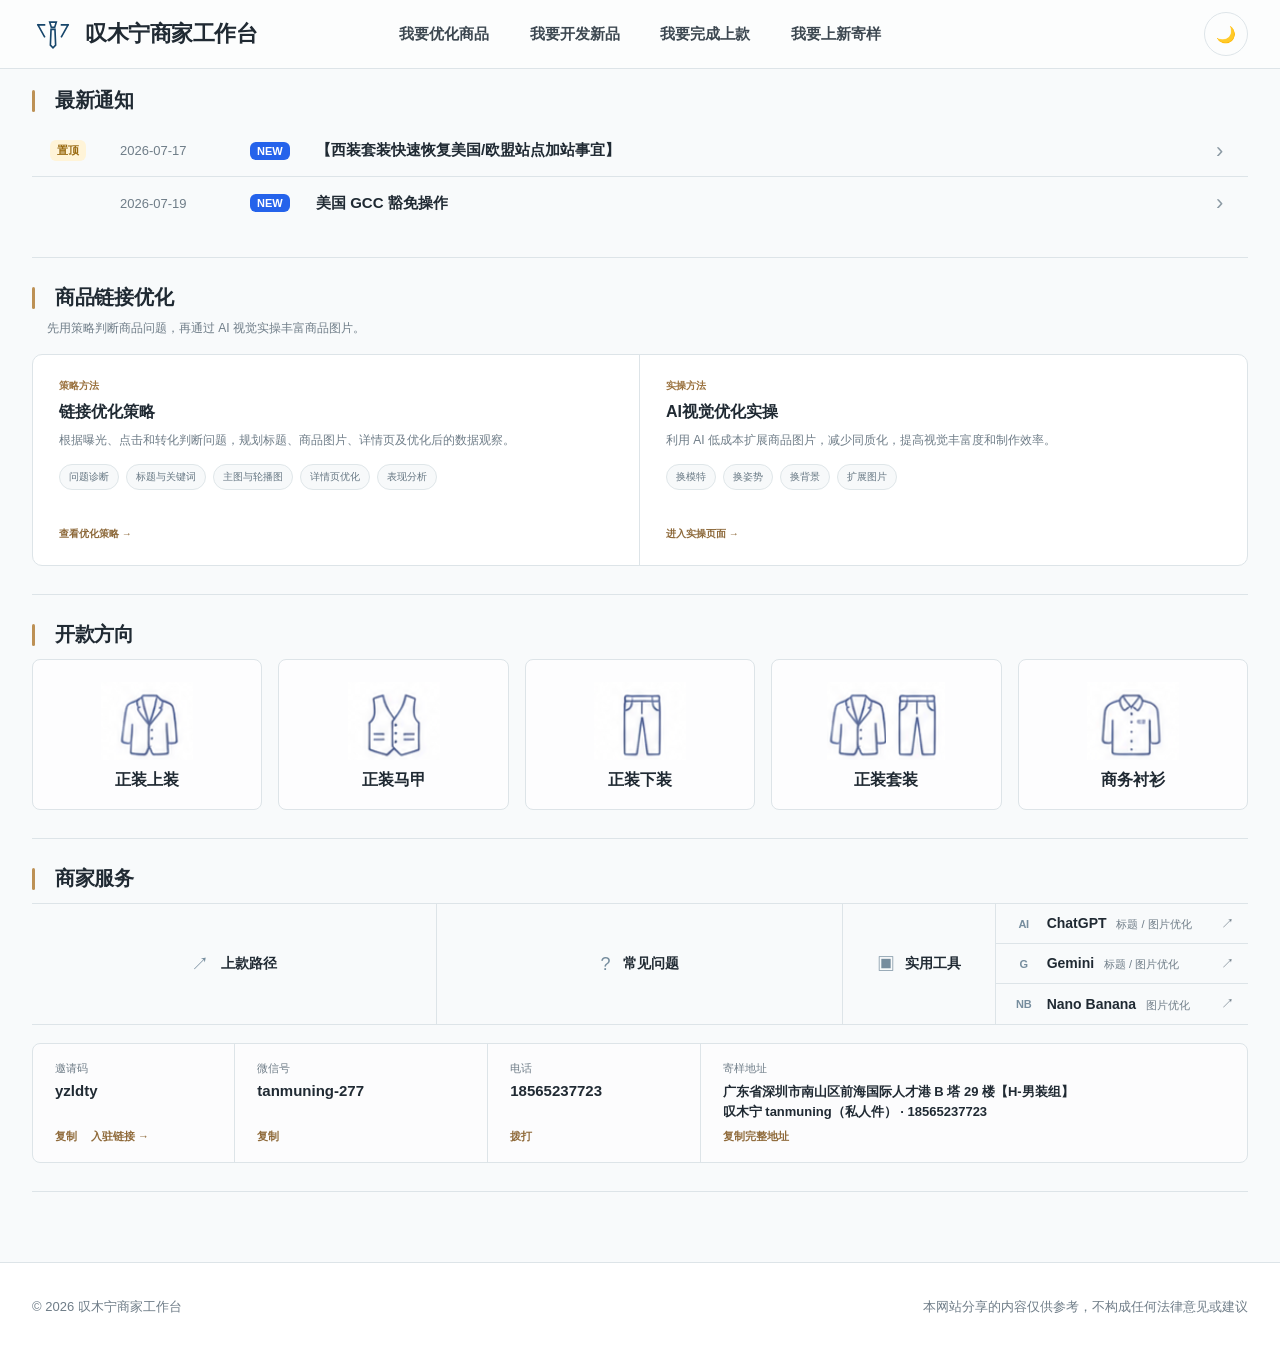
==== index.html @ 880a89ca "同步公开网站 a53dc67" ====
<!DOCTYPE html>
<html lang="zh-CN">

<head>
    <meta charset="UTF-8">

    <meta
        name="viewport"
        content="width=device-width, initial-scale=1.0"
    >

    <meta
        name="description"
        content="叹木宁导航站"
    >

    <link rel="icon" href="assets/home/tanmuning-logo.svg" type="image/svg+xml">

    <title>叹木宁导航站</title>

    <link
        rel="stylesheet"
        href="css/style.css?v=a53dc678"
    >

    <link
        rel="stylesheet"
        href="css/responsive.css?v=a53dc678"
    >
</head>

<body>

    <header class="site-header">

        <div class="header-inner">

            <a class="site-logo" href="#top">
                <img class="site-logo-mark" src="assets/home/tanmuning-logo.svg" alt="">
                <span>叹木宁商家工作台</span>
            </a>

            <nav class="top-navigation">

                <a href="#section-optimization">我要优化商品</a>
                <a href="#section-direction">我要开发新品</a>
                <a href="#section-service" data-open-path>我要完成上款</a>
                <a href="#contact-sampling">我要上新寄样</a>

            </nav>

            <button
                id="themeToggle"
                class="theme-toggle"
                type="button"
                aria-label="切换深色模式"
            >
                🌙
            </button>

        </div>

    </header>

    <main
        id="top"
        class="page-container"
    >

        <!-- 公告 -->
        <section
            id="announcement"
            class="announcement-section"
        >

            <div class="section-heading">

                <h1>
                    最新通知
                </h1>

            </div>

            <div
                id="announcementList"
                class="announcement-list"
            ></div>

        </section>

        <section id="section-optimization" class="home-section optimization-section">
            <div class="home-section-title">
                <h2>商品链接优化</h2>
            </div>
            <p class="optimization-section-lead">先用策略判断商品问题，再通过 AI 视觉实操丰富商品图片。</p>
            <div class="optimization-grid">
                <a href="optimization.html"><small>策略方法</small><h3>链接优化策略</h3><p>根据曝光、点击和转化判断问题，规划标题、商品图片、详情页及优化后的数据观察。</p><ul><li>问题诊断</li><li>标题与关键词</li><li>主图与轮播图</li><li>详情页优化</li><li>表现分析</li></ul><span>查看优化策略 →</span></a>
                <a href="ai-visual.html"><small>实操方法</small><h3>AI视觉优化实操</h3><p>利用 AI 低成本扩展商品图片，减少同质化，提高视觉丰富度和制作效率。</p><ul><li>换模特</li><li>换姿势</li><li>换背景</li><li>扩展图片</li></ul><span>进入实操页面 →</span></a>
            </div>
        </section>

        <section id="section-direction" class="home-section direction-section">
            <div class="home-section-title"><h2>开款方向</h2></div>
            <div class="direction-grid">
                <a href="recommend.html?category=suit&v=a53dc678" class="direction-card"><span class="direction-icon icon-jacket" aria-hidden="true"></span><strong>正装上装</strong></a>
                <a href="recommend.html?category=vestTailcoat&v=a53dc678" class="direction-card"><span class="direction-icon icon-vest" aria-hidden="true"></span><strong>正装马甲</strong></a>
                <a href="recommend.html?category=trousers&v=a53dc678" class="direction-card"><span class="direction-icon icon-trousers" aria-hidden="true"></span><strong>正装下装</strong></a>
                <a href="recommend.html?category=suitSet&v=a53dc678" class="direction-card"><span class="direction-icon icon-suit" aria-hidden="true"><i class="icon-jacket"></i><i class="icon-trousers"></i></span><strong>正装套装</strong></a>
                <a href="recommend.html?category=shirt&v=a53dc678" class="direction-card"><span class="direction-icon icon-shirt" aria-hidden="true"></span><strong>商务衬衫</strong></a>
            </div>
        </section>

        <section id="section-service" class="home-section service-section">
            <div class="home-section-title"><h2>商家服务</h2></div>
            <div class="service-tools">
                <button type="button" class="service-item" id="pathToggle"><span>↗</span><strong>上款路径</strong></button>
                <button type="button" class="service-item pending-service"><span>?</span><strong>常见问题</strong></button>
                <div class="service-item service-tool-group">
                    <div class="service-tool-title"><span>▣</span><strong>实用工具</strong></div>
                    <div class="service-tool-links">
                        <a href="https://chatgpt.com/" target="_blank" rel="noopener noreferrer"><span>AI</span><strong>ChatGPT <small>标题 / 图片优化</small></strong><i>↗</i></a>
                        <a href="https://gemini.google.com/" target="_blank" rel="noopener noreferrer"><span>G</span><strong>Gemini <small>标题 / 图片优化</small></strong><i>↗</i></a>
                        <a href="https://deepmind.google/models/gemini-image/" target="_blank" rel="noopener noreferrer"><span>NB</span><strong>Nano Banana <small>图片优化</small></strong><i>↗</i></a>
                    </div>
                </div>
            </div>
            <div id="featuredPath" class="service-detail-panel" hidden></div>
            <div id="contact-sampling" class="contact-strip" aria-label="联系与寄样信息">
                <div class="contact-item">
                    <small>邀请码</small>
                    <strong>yzldty</strong>
                    <div class="contact-actions">
                        <button type="button" data-copy="yzldty">复制</button>
                        <a href="https://seller.kuajingmaihuo.com" target="_blank" rel="noopener noreferrer">入驻链接 →</a>
                    </div>
                </div>
                <div class="contact-item"><small>微信号</small><strong>tanmuning-277</strong><div class="contact-actions"><button type="button" data-copy="tanmuning-277">复制</button></div></div>
                <div class="contact-item"><small>电话</small><strong>18565237723</strong><div class="contact-actions"><a href="tel:18565237723">拨打</a></div></div>
                <div class="contact-item contact-address"><small>寄样地址</small><strong>广东省深圳市南山区前海国际人才港 B 塔 29 楼【H-男装组】<br>叹木宁 tanmuning（私人件） · 18565237723</strong><div class="contact-actions"><button type="button" data-copy="广东省深圳市南山区前海国际人才港B塔29楼【H-男装组】&#10;叹木宁tanmuning(私人件)&#10;18565237723">复制完整地址</button></div></div>
            </div>
        </section>

    </main>

    <footer class="site-footer">

        <div class="footer-inner">

            <p id="footerCopyright">
                © 2026 叹木宁导航站
            </p>

            <p id="footerNoticeText">
                本网站分享的内容仅供参考，不构成任何法律意见或建议
            </p>

        </div>

    </footer>

    <button
        id="backToTop"
        class="back-to-top"
        type="button"
        aria-label="返回顶部"
    >
        ↑
    </button>

    <div
        id="toast"
        class="toast"
    ></div>

    <script src="data/navigation.js?v=a53dc678"></script>
    <script src="js/render.js?v=a53dc678"></script>
    <script src="js/app.js?v=a53dc678"></script>

</body>

</html>
---- css/style.css ----
:root {
    --primary: #647f97;
    --primary-dark: #465f75;

    --background: #f8fafb;
    --surface: #ffffff;

    --text: #202a33;
    --muted: #6f7d88;

    --border: #dde4e8;

    --radius: 16px;

    --shadow:
        0 10px 30px rgba(26, 39, 66, 0.08);
}

* {
    margin: 0;
    padding: 0;
    box-sizing: border-box;
}

html {
    scroll-behavior: smooth;
}

body {
    min-height: 100vh;

    background: var(--background);
    color: var(--text);

    font-family:
        "PingFang SC",
        "Microsoft YaHei",
        Arial,
        sans-serif;
}

button,
input {
    font: inherit;
}

button {
    cursor: pointer;
}

a {
    color: inherit;
    text-decoration: none;
}

.site-header {
    position: sticky;
    top: 0;
    z-index: 1000;

    background: rgba(255, 255, 255, 0.96);
    border-bottom: 1px solid var(--border);
    backdrop-filter: blur(14px);
}

.header-inner {
    width: min(1200px, calc(100% - 40px));
    height: 68px;
    margin: 0 auto;

    display: grid;
    grid-template-columns: minmax(260px, 1fr) auto minmax(260px, 1fr);
    align-items: center;
}

.site-logo {
    justify-self: start;

    font-size: 25px;
    font-weight: 800;
    letter-spacing: -1px;
}

.top-navigation {
    display: flex;
    align-items: center;
    gap: 42px;
}

.top-navigation a {
    color: #30394c;
    font-size: 15px;
    font-weight: 700;
}

.top-navigation a:hover {
    color: var(--primary);
}

.theme-toggle {
    justify-self: end;

    width: 44px;
    height: 44px;

    border: 0;
    border-radius: 50%;

    background: #eef4ff;
}

.page-container {
    width: min(1200px, calc(100% - 40px));
    margin: 22px auto 70px;
}

.announcement-section {
    margin-top: 24px;
}

.section-heading {
    display: flex;
    align-items: center;
    gap: 12px;

    padding: 20px 26px 14px;

    background: var(--surface);
    border: 1px solid var(--border);
    border-bottom: 0;
    border-radius: var(--radius) var(--radius) 0 0;
}

.section-heading-mark {
    font-size: 22px;
}

.section-heading h1 {
    font-size: 22px;
}

.announcement-list {
    overflow: hidden;

    background: var(--surface);
    border: 1px solid var(--border);
    border-radius: 0 0 var(--radius) var(--radius);

    box-shadow: var(--shadow);
}

.announcement-item {
    min-height: 72px;
    padding: 20px 28px;

    display: flex;
    align-items: center;
    justify-content: space-between;
    gap: 20px;

    border-bottom: 1px solid var(--border);
}

.announcement-item:last-child {
    border-bottom: 0;
}

.announcement-item.is-clickable {
    cursor: pointer;
    transition: background-color 0.18s ease;
}

.announcement-item.is-clickable:hover {
    background: #f7faff;
}

.announcement-item.is-clickable .announcement-title-row strong {
    color: var(--primary);
}

.notice-page {
    min-height: 100vh;
    padding: 36px 20px 72px;
    background: var(--background);
}

.notice-article {
    width: min(900px, 100%);
    margin: 0 auto;
    padding: 42px 56px 54px;
    background: var(--surface);
    border: 1px solid var(--border);
    border-radius: 20px;
    box-shadow: 0 18px 50px rgba(23, 42, 76, 0.07);
}

.notice-topbar {
    display: grid;
    grid-template-columns: 1fr auto auto;
    align-items: center;
    justify-content: space-between;
    gap: 20px;
    margin-bottom: 38px;
}

.notice-site-logo {
    font-size: 19px;
}

.notice-site-logo .site-logo-mark {
    width: 36px;
    height: 36px;
}

.notice-back {
    display: inline-flex;
    align-items: center;
    margin: 0;
    color: var(--muted);
    font-size: 13px;
    font-weight: 700;
    transition: color 0.2s ease;
}

.notice-back:hover {
    color: var(--primary);
}

.notice-theme-toggle {
    width: 38px;
    height: 38px;
    display: inline-flex;
    align-items: center;
    justify-content: center;
    flex-shrink: 0;
    border: 1px solid var(--border);
    border-radius: 50%;
    background: #eef4ff;
    font-size: 15px;
    transition: border-color 0.2s ease, background 0.2s ease, transform 0.2s ease;
}

.notice-theme-toggle:hover {
    border-color: #bfd0e7;
    transform: translateY(-1px);
}

body.dark .notice-theme-toggle {
    background: #26364a;
}

.notice-header {
    padding-bottom: 28px;
    border-bottom: 1px solid var(--border);
}

.notice-label {
    display: inline-flex;
    margin-bottom: 14px;
    padding: 5px 9px;
    border-radius: 6px;
    background: #edf4ff;
    color: var(--primary);
    font-size: 11px;
    font-weight: 800;
    letter-spacing: 0.08em;
}

.notice-article h1 {
    margin: 0 0 15px;
    max-width: 760px;
    font-size: clamp(27px, 4vw, 40px);
    line-height: 1.28;
    letter-spacing: -0.035em;
}

.notice-date {
    margin: 0;
    color: var(--muted);
    font-size: 12px;
}

.notice-lead {
    margin: 32px 0 36px;
    padding: 18px 20px;
    border-left: 3px solid var(--primary);
    background: #f6f9fe;
    color: var(--text);
    font-weight: 700;
    line-height: 1.75;
}

.notice-article p {
    margin: 0;
    color: #3d4858;
    font-size: 15px;
    line-height: 1.85;
}

.notice-content h2 {
    margin: 0 0 18px;
    font-size: 18px;
}

.notice-steps {
    display: grid;
    gap: 0;
    margin: 0;
    padding: 0;
    list-style: none;
}

.notice-steps li {
    display: grid;
    grid-template-columns: 42px minmax(0, 1fr);
    gap: 16px;
    padding: 20px 0;
    border-bottom: 1px solid var(--border);
}

.notice-step-number {
    padding-top: 2px;
    color: #8da6c8;
    font-size: 12px;
    font-weight: 800;
    letter-spacing: 0.08em;
}

.notice-steps strong {
    display: block;
    margin-bottom: 6px;
    color: var(--text);
    font-size: 15px;
}

.notice-entry {
    margin-top: 28px !important;
    padding-top: 2px;
}

.notice-entry strong {
    color: var(--text);
}

.notice-entry a {
    display: inline-flex;
    margin-left: 5px;
    color: var(--primary);
    font-size: 13px;
    font-weight: 800;
    white-space: nowrap;
}

.notice-entry a:hover {
    text-decoration: underline;
}

body.dark .notice-label {
    background: #26364a;
    color: #a9c4e3;
}

body.dark .notice-lead {
    background: #202b3f;
}

body.dark .notice-article p {
    color: #bdc7d6;
}

.gcc-notice-article {
    width: min(980px, 100%);
}

.gcc-principle {
    display: flex;
    align-items: center;
    gap: 16px;
    padding: 22px 24px;
    border: 1px solid #c9dbf5;
    border-left: 5px solid var(--primary);
    border-radius: 0 13px 13px 0;
    background: linear-gradient(100deg, #edf4ff 0%, #f7faff 100%);
    color: #162b49;
    font-size: 17px;
    font-weight: 800;
    box-shadow: 0 8px 24px rgba(37, 99, 235, 0.07);
}

.gcc-principle span {
    flex-shrink: 0;
    padding: 6px 10px;
    border-radius: 7px;
    background: var(--primary);
    color: #ffffff;
    font-size: 12px;
    font-weight: 800;
}

.gcc-question {
    margin-bottom: 20px;
    padding-left: 14px;
    border-left: 4px solid var(--primary);
}

.gcc-question h2 {
    font-size: 19px;
    line-height: 1.45;
}

.gcc-branches {
    display: grid;
    grid-template-columns: repeat(2, minmax(0, 1fr));
    gap: 16px;
}

.gcc-branch {
    padding: 22px;
    border: 1px solid var(--border);
    border-radius: 15px;
    background: #fbfcfe;
}

.gcc-branch-heading {
    min-height: 50px;
    display: flex;
    align-items: flex-start;
    justify-content: space-between;
    gap: 14px;
    margin-bottom: 17px;
    padding-bottom: 16px;
    border-bottom: 1px solid var(--border);
}

.gcc-path-label {
    display: block;
    margin-bottom: 3px;
    color: #8295ad;
    font-size: 10px;
    font-weight: 800;
    letter-spacing: 0.08em;
}

.gcc-branch-heading h2 {
    font-size: 20px;
}

.gcc-choice-label {
    flex-shrink: 0;
    padding: 5px 8px;
    border: 1px solid #cfe0f7;
    border-radius: 999px;
    background: #eef5ff;
    color: #426a9c;
    font-size: 10px;
    font-weight: 800;
}

.gcc-rule-list {
    display: grid;
    gap: 11px;
}

.gcc-rule {
    padding: 15px 16px;
    border-radius: 11px;
    background: #f2f6fb;
}

.gcc-rule-type {
    display: inline-flex;
    margin-bottom: 8px;
    color: #315b89;
    font-size: 12px;
    font-weight: 800;
}

.gcc-rule p {
    font-size: 13px;
    line-height: 1.75;
}

.gcc-learning-link {
    margin-top: 28px !important;
    padding-top: 22px;
    border-top: 1px solid var(--border);
}

.gcc-learning-link strong {
    color: var(--text);
}

.gcc-learning-link a {
    color: var(--primary);
    font-size: 13px;
    font-weight: 800;
}

.gcc-learning-link a:hover {
    text-decoration: underline;
}

body.dark .gcc-principle {
    border-color: #354a65;
    border-left-color: var(--primary);
    background: linear-gradient(100deg, #203047 0%, #1d283a 100%);
    color: #eef4ff;
}

body.dark .gcc-principle span {
    background: #3f73cf;
    color: #ffffff;
}

body.dark .gcc-choice-label {
    background: #26364a;
    color: #a9c4e3;
    border-color: #354a65;
}

body.dark .gcc-branch {
    background: #1c2638;
}

body.dark .gcc-rule {
    background: #222e42;
}

body.dark .gcc-rule-type {
    color: #a9c4e3;
}

@media (max-width: 600px) {
    .notice-page {
        padding: 12px 10px 36px;
    }

    .notice-article {
        padding: 25px 20px 34px;
        border-radius: 14px;
    }

    .notice-topbar {
        margin-bottom: 27px;
        grid-template-columns: minmax(0, 1fr) auto auto;
        gap: 10px;
    }

    .notice-site-logo {
        gap: 7px;
        font-size: 16px;
        white-space: nowrap;
    }

    .notice-site-logo .site-logo-mark {
        width: 30px;
        height: 30px;
    }

    .notice-back {
        white-space: nowrap;
    }

    .notice-header {
        padding-bottom: 22px;
    }

    .notice-lead {
        margin: 24px 0 28px;
        padding: 15px 16px;
    }

    .notice-article p {
        font-size: 14px;
    }

    .notice-steps li {
        grid-template-columns: 32px minmax(0, 1fr);
        gap: 10px;
        padding: 17px 0;
    }

    .notice-entry a {
        display: table;
        margin: 8px 0 0;
    }

    .gcc-principle {
        align-items: flex-start;
        flex-direction: column;
        gap: 8px;
    }

    .gcc-branches {
        grid-template-columns: 1fr;
    }

    .gcc-branch {
        padding: 18px;
    }

    .gcc-learning-link a {
        display: table;
        margin-top: 7px;
    }
}

.announcement-title-row {
    display: flex;
    align-items: center;
    gap: 7px;

    font-size: 15px;
}

.announcement-badge {
    padding: 3px 7px;

    border-radius: 6px;

    font-size: 11px;
    font-weight: 800;
}

.announcement-badge.pinned {
    background: #fff4d8;
    color: #9a6b12;
}

.announcement-badge.new {
    background: #2563eb;
    color: #ffffff;
}

.announcement-date {
    flex-shrink: 0;

    color: var(--muted);
    font-size: 14px;
}

.featured-path {
    margin-top: 28px;
}

.featured-path-title-row {
    display: flex;
    align-items: center;
    justify-content: space-between;
    gap: 18px;
}

.featured-path-toggle {
    width: 36px;
    height: 36px;
    display: inline-flex;
    align-items: center;
    justify-content: center;
    flex-shrink: 0;
    border: 1px solid var(--border);
    border-radius: 9px;
    background: var(--surface);
    color: var(--muted);
    transition: border-color 0.18s ease, color 0.18s ease, background 0.18s ease;
}

.featured-path-toggle:hover {
    border-color: #bfd0e7;
    background: #f4f8fd;
    color: var(--primary);
}

.featured-path-toggle-icon {
    width: 9px;
    height: 9px;
    border-top: 2px solid currentColor;
    border-left: 2px solid currentColor;
    transform: translateY(2px) rotate(45deg);
    transition: transform 0.22s ease;
}

.featured-path-toggle.is-collapsed .featured-path-toggle-icon {
    transform: translateY(-2px) rotate(225deg);
}

.featured-path-list[hidden] {
    display: none;
}

body.dark .featured-path-toggle:hover {
    background: #26364a;
}

.featured-path-list {
    display: grid;
    gap: 8px;
}

.featured-path-row {
    display: grid;
    grid-template-columns: 106px minmax(0, 1fr) 64px;
    align-items: center;
    gap: 16px;
    min-height: 58px;
    padding: 10px 12px 10px 14px;
    border: 1px solid var(--border);
    border-radius: 12px;
    background: var(--surface);
    box-shadow: 0 1px 2px rgba(15, 23, 42, 0.025);
    transition: border-color 0.18s ease, box-shadow 0.18s ease, transform 0.18s ease;
}

.featured-path-row:hover {
    border-color: #cbd9ec;
    box-shadow: 0 7px 20px rgba(23, 42, 76, 0.07);
    transform: translateY(-1px);
}

.featured-path-category {
    display: inline-flex;
    justify-content: center;
    padding: 6px 8px;
    border: 1px solid #d9e4f3;
    border-radius: 7px;
    background: #f1f5fb;
    color: #294766;
    font-size: 13px;
    font-weight: 700;
    white-space: nowrap;
}

.featured-path-value {
    display: flex;
    align-items: center;
    gap: 7px;
    min-width: 0;
}

.featured-path-exempt {
    flex-shrink: 0;
    padding: 3px 6px;
    border: 1px solid #ccefb9;
    border-radius: 6px;
    background: #f0fbe9;
    color: #3a9d17;
    font-size: 11px;
    font-weight: 800;
}

.featured-path-breadcrumb {
    display: flex;
    align-items: center;
    flex-wrap: wrap;
    gap: 3px 6px;
    min-width: 0;
    color: var(--muted);
    font-size: 12px;
    line-height: 1.55;
}

.featured-path-segment:last-of-type {
    color: var(--text);
    font-weight: 700;
}

.featured-path-separator {
    color: #b4bfce;
    font-size: 16px;
    line-height: 1;
}

.featured-path-copy {
    min-height: 34px;
    padding: 0 11px;
    border: 1px solid #d2e1fb;
    border-radius: 8px;
    background: #f4f8ff;
    color: var(--primary);
    font-size: 12px;
    font-weight: 700;
    transition: 0.2s;
}

.featured-path-copy:hover {
    border-color: var(--primary);
    background: var(--primary);
    color: #ffffff;
}

.featured-path-copy.is-copied {
    border-color: #bce5c8;
    background: #eaf8ee;
    color: #218a3c;
}

@media (max-width: 760px) {
    .featured-path-list {
        gap: 7px;
    }

    .featured-path-row {
        grid-template-columns: auto minmax(0, 1fr) 54px;
        gap: 8px;
        padding: 10px;
    }

    .featured-path-category {
        padding: 6px 8px;
        font-size: 12px;
    }

    .featured-path-value {
        align-items: flex-start;
        flex-wrap: wrap;
        gap: 4px 6px;
    }

    .featured-path-breadcrumb {
        font-size: 11px;
        line-height: 1.55;
    }

    .featured-path-copy {
        min-height: 34px;
        font-size: 12px;
    }
}


.category-heading {
    margin-bottom: 16px;
    padding-left: 14px;

    border-left: 4px solid var(--primary);
}

.category-heading h2 {
    font-size: 21px;
}


.site-footer {
    background: var(--surface);
    border-top: 1px solid var(--border);
}

.footer-inner {
    width: min(1200px, calc(100% - 40px));
    min-height: 88px;
    margin: 0 auto;

    display: flex;
    align-items: center;
    justify-content: space-between;

    color: var(--muted);
    font-size: 13px;
}

.back-to-top {
    position: fixed;
    right: 20px;
    bottom: 20px;

    width: 44px;
    height: 44px;

    border: 0;
    border-radius: 50%;

    background: var(--primary);
    color: #ffffff;

    opacity: 0;
    visibility: hidden;

    box-shadow: var(--shadow);

    transition: 0.2s;
}

.back-to-top.show {
    opacity: 1;
    visibility: visible;
}

.toast {
    position: fixed;
    left: 50%;
    bottom: 28px;
    z-index: 2000;

    padding: 12px 18px;

    border-radius: 10px;

    background: #172033;
    color: #ffffff;

    opacity: 0;
    visibility: hidden;

    transform: translateX(-50%) translateY(10px);
    transition: 0.2s;
}

.toast.show {
    opacity: 1;
    visibility: visible;
    transform: translateX(-50%) translateY(0);
}

body.dark {
    --background: #101726;
    --surface: #192235;
    --text: #f4f7fc;
    --muted: #aab4c5;
    --border: #2e3a50;
}

body.dark .site-header {
    background: rgba(16, 23, 38, 0.95);
}

body.dark .top-navigation a {
    color: #d7deea;
}

/* 首页工作台 */
.site-header {
    background: rgba(252, 253, 253, 0.96);
}

.header-inner,
.page-container,
.footer-inner {
    width: min(1400px, calc(100% - 64px));
}

.site-logo {
    display: inline-flex;
    align-items: center;
    gap: 11px;
    font-size: 22px;
    font-weight: 700;
    letter-spacing: -0.5px;
}

.site-logo-mark {
    width: 42px;
    height: 42px;
    display: block;
    color: #9b6f3d;
}

.top-navigation {
    justify-self: center;
    justify-content: center;
    gap: clamp(28px, 3.2vw, 52px);
    white-space: nowrap;
}

.top-navigation a {
    color: #3d4851;
    font-weight: 600;
}

.theme-toggle {
    border: 1px solid var(--border);
    background: transparent;
}

.page-container {
    margin-top: 18px;
}

.announcement-section,
.home-section {
    margin-top: 0;
    padding: 0 0 28px;
    border-bottom: 1px solid var(--border);
}

.home-section {
    padding-top: 26px;
}

.section-heading,
.home-section-title {
    min-height: auto;
    padding: 0 0 11px;
    display: flex;
    align-items: center;
    justify-content: space-between;
    gap: 20px;
    border: 0;
    border-radius: 0;
    background: transparent;
}

.section-heading::before,
.home-section-title::before {
    content: "";
    width: 3px;
    height: 22px;
    flex: 0 0 auto;
    border-radius: 2px;
    background: #bd9155;
}

.section-heading h1,
.home-section-title h2 {
    margin-right: auto;
    font-size: 20px;
    font-weight: 700;
    letter-spacing: -0.3px;
}

.home-section-title a {
    color: #98703d;
    font-size: 13px;
    font-weight: 600;
}

.announcement-list {
    border: 0;
    border-radius: 0;
    background: transparent;
    box-shadow: none;
}

.announcement-item {
    min-height: 52px;
    padding: 10px 14px 10px 18px;
    display: grid;
    grid-template-columns: 56px 116px 52px minmax(0, 1fr) 18px;
    gap: 14px;
}

.announcement-leading {
    display: flex;
    align-items: center;
    justify-content: flex-start;
}

.announcement-status {
    display: flex;
    align-items: center;
}

.announcement-content {
    min-width: 0;
}

.announcement-item.is-clickable:hover {
    background: #f0f5f7;
}

.announcement-item.is-clickable .announcement-title-row strong {
    color: var(--text);
}

.announcement-title-row {
    display: flex;
    align-items: center;
    gap: 0;
    min-width: 0;
}

.announcement-title-row strong {
    min-width: 0;
    overflow: hidden;
    text-overflow: ellipsis;
    white-space: nowrap;
}

.announcement-date {
    color: var(--muted);
    font-size: 13px;
}

.announcement-arrow {
    color: #8c9aa4;
    font-size: 22px;
}

.optimization-grid {
    display: grid;
    grid-template-columns: repeat(2, 1fr);
    overflow: hidden;
    border: 1px solid var(--border);
    border-radius: 10px;
    background: #fff;
}

.optimization-grid > a {
    min-width: 0;
    min-height: 210px;
    padding: 24px 26px;
    display: flex;
    flex-direction: column;
    align-items: stretch;
    border-right: 1px solid var(--border);
}

.optimization-grid > a:last-child {
    border-right: 0;
}

.optimization-section-lead {
    margin: -2px 0 17px 15px;
    color: var(--muted);
    font-size: 12px;
}

.optimization-diagnosis-entry {
    min-height: 88px;
    padding: 18px 22px;
    display: flex;
    align-items: center;
    justify-content: space-between;
    gap: 28px;
    border: 1px solid #cedae0;
    border-radius: 10px;
    background: #eef3f5;
}

.optimization-diagnosis-entry div {
    min-width: 0;
    display: grid;
    grid-template-columns: auto 1fr;
    align-items: baseline;
    gap: 5px 14px;
}

.optimization-diagnosis-entry small {
    color: #9a713d;
    font-size: 10px;
    font-weight: 800;
}

.optimization-diagnosis-entry strong {
    font-size: 15px;
}

.optimization-diagnosis-entry span {
    grid-column: 2;
    color: var(--muted);
    font-size: 11px;
}

.optimization-diagnosis-entry b {
    flex-shrink: 0;
    color: #8d693a;
    font-size: 12px;
    white-space: nowrap;
}

.optimization-grid > a > small {
    color: #9a713d;
    font-size: 10px;
    font-weight: 800;
}

.optimization-grid h3 {
    margin: 9px 0 8px;
    font-size: 16px;
}

.optimization-grid p {
    color: var(--muted);
    font-size: 12px;
    line-height: 1.6;
}

.optimization-grid ul {
    margin: 14px 0 0;
    padding: 0;
    display: flex;
    flex-wrap: wrap;
    gap: 7px;
    list-style: none;
}

.optimization-grid li {
    padding: 5px 9px;
    border: 1px solid #dfe6e9;
    border-radius: 999px;
    color: #667783;
    background: #f7f9fa;
    font-size: 10px;
    white-space: nowrap;
}

.optimization-grid > a > span {
    margin-top: auto;
    padding-top: 15px;
    color: #8d693a;
    font-size: 10px;
    font-weight: 700;
}

.optimization-analysis-entry {
    min-height: 46px;
    padding: 13px 18px;
    display: flex;
    align-items: center;
    justify-content: flex-end;
    gap: 8px;
    border-bottom: 1px solid var(--border);
    color: var(--muted);
    font-size: 11px;
}

.optimization-analysis-entry strong {
    color: #7f653e;
}

.direction-grid {
    display: grid;
    grid-template-columns: repeat(5, minmax(0, 1fr));
    gap: 16px;
}

.direction-card {
    min-height: 150px;
    padding: 22px 16px 18px;
    display: flex;
    flex-direction: column;
    align-items: center;
    justify-content: center;
    gap: 10px;
    border: 1px solid var(--border);
    border-radius: 8px;
    background: rgba(255, 255, 255, 0.72);
    transition: border-color 0.2s ease, background-color 0.2s ease, transform 0.2s ease;
}

.direction-card:hover {
    border-color: #aebfca;
    background: #ffffff;
    transform: translateY(-2px);
}

.direction-icon {
    width: 92px;
    height: 78px;
    display: block;
    background-image: url("../assets/home/category-line-icons.png");
    background-repeat: no-repeat;
    background-size: 1120px 150px;
}

.icon-jacket {
    background-position: -91px -20px;
}

.icon-trousers {
    background-position: -374px -20px;
}

.icon-vest {
    background-position: -654px -20px;
}

.icon-shirt {
    background-position: -936px -20px;
}

.direction-icon.icon-suit {
    width: 118px;
    display: flex;
    align-items: center;
    justify-content: center;
    gap: 0;
    background: none;
}

.icon-suit i {
    width: 59px;
    height: 78px;
    display: block;
    background-image: url("../assets/home/category-line-icons.png");
    background-repeat: no-repeat;
    background-size: 1120px 150px;
}

.icon-suit .icon-jacket {
    background-position: -108px -20px;
}

.icon-suit .icon-trousers {
    background-position: -391px -20px;
}

.direction-card strong {
    color: var(--text);
    font-size: 16px;
}

.service-tools {
    display: grid;
    grid-template-columns: repeat(3, 1fr);
    border-top: 1px solid var(--border);
    border-bottom: 1px solid var(--border);
}

.service-item {
    min-height: 62px;
    padding: 12px 24px;
    display: flex;
    align-items: center;
    justify-content: center;
    gap: 12px;
    border: 0;
    border-right: 1px solid var(--border);
    background: transparent;
    color: var(--text);
}

.service-item:last-child {
    border-right: 0;
}

.service-item:hover {
    background: #f0f5f7;
}

.service-item span {
    color: #768d9e;
    font-size: 18px;
}

.service-item strong {
    font-size: 14px;
}

.service-tool-group {
    padding: 0;
    display: grid;
    grid-template-columns: minmax(100px, .75fr) minmax(180px, 1.25fr);
    gap: 0;
}

.service-tool-title {
    display: flex;
    align-items: center;
    justify-content: center;
    gap: 10px;
    padding: 12px 18px;
}

.service-tool-links {
    border-left: 1px solid var(--border);
}

.service-tool-links a {
    min-height: 40px;
    padding: 8px 14px;
    display: grid;
    grid-template-columns: 28px 1fr auto;
    align-items: center;
    gap: 9px;
    color: var(--text);
    border-bottom: 1px solid var(--border);
}

.service-tool-links a:last-child {
    border-bottom: 0;
}

.service-tool-links a:hover {
    background: #f0f5f7;
}

.service-tool-links a span {
    font-size: 11px;
    font-weight: 700;
    text-align: center;
    letter-spacing: -.02em;
}

.service-tool-links a i {
    color: var(--muted);
    font-size: 13px;
    font-style: normal;
}

.service-tool-links a strong {
    min-width: 0;
    white-space: nowrap;
}

.service-tool-links a small {
    margin-left: 6px;
    color: var(--muted);
    font-size: 11px;
    font-weight: 500;
}

.contact-strip {
    margin-top: 18px;
    display: grid;
    grid-template-columns: 1fr 1.25fr 1.05fr 2.7fr;
    border: 1px solid var(--border);
    border-radius: 8px;
    background: rgba(255, 255, 255, 0.58);
}

.contact-item {
    min-width: 0;
    min-height: 112px;
    padding: 18px 22px;
    display: grid;
    grid-template-rows: auto minmax(30px, 1fr) auto;
    align-content: start;
    gap: 7px;
    border-right: 1px solid var(--border);
    background: transparent;
    color: var(--text);
    text-align: left;
}

.contact-actions {
    display: flex;
    align-items: center;
    gap: 14px;
}

.contact-actions button,
.contact-actions a {
    padding: 0;
    border: 0;
    background: transparent;
    color: #8f6a3a;
    font-size: 11px;
    font-weight: 600;
}

.contact-item:last-child {
    border-right: 0;
}

.contact-strip small {
    color: var(--muted);
    font-size: 11px;
    line-height: 1.2;
}

.contact-strip strong {
    overflow: hidden;
    font-size: 15px;
    font-weight: 650;
    text-overflow: ellipsis;
    white-space: nowrap;
}

.contact-address strong {
    overflow: visible;
    font-size: 13px;
    line-height: 1.55;
    text-overflow: clip;
    white-space: normal;
}

.service-detail-panel {
    margin-top: 18px;
}

.service-detail-panel .category-heading {
    display: none;
}

.service-detail-panel .featured-path-list {
    border-radius: 8px;
    box-shadow: none;
}

.featured-path-create-link {
    min-height: 58px;
    margin-bottom: 10px;
    padding: 11px 16px;
    display: flex;
    align-items: center;
    justify-content: space-between;
    gap: 16px;
    border: 1px solid #c9d9ea;
    border-radius: 10px;
    background: #f3f7fb;
    color: #294766;
}

.featured-path-create-link:hover {
    border-color: #9fb9d4;
    background: #eaf2f8;
}

.featured-path-create-link span {
    min-width: 0;
    display: flex;
    align-items: baseline;
    gap: 10px;
}

.featured-path-create-link strong {
    white-space: nowrap;
}

.featured-path-create-link small {
    color: var(--muted);
}

.featured-path-create-link i {
    flex-shrink: 0;
    color: #58758f;
    font-size: 13px;
    font-style: normal;
    white-space: nowrap;
}
---- css/responsive.css ----
@media (max-width: 900px) {
    .header-inner {
        grid-template-columns: 1fr auto;
    }

    .top-navigation {
        display: none;
    }

    .optimization-grid {
        grid-template-columns: repeat(2, 1fr);
    }

    .direction-grid {
        grid-template-columns: repeat(3, 1fr);
    }

    .contact-strip {
        grid-template-columns: repeat(2, 1fr);
    }

    .contact-item:nth-child(2) {
        border-right: 0;
    }

    .contact-item:nth-child(-n + 2) {
        border-bottom: 1px solid var(--border);
    }
}

@media (max-width: 600px) {
    .header-inner,
    .page-container,
    .footer-inner {
        width: calc(100% - 24px);
    }

    .header-inner {
        height: 58px;
    }

    .site-logo {
        gap: 8px;
        font-size: 18px;
        white-space: nowrap;
    }

    .site-logo-mark {
        width: 34px;
        height: 34px;
    }

    .theme-toggle {
        width: 39px;
        height: 39px;
    }

    .page-container {
        margin-top: 10px;
    }

    .announcement-item {
        grid-template-columns: 38px 66px 1fr 12px;
        gap: 8px;
        align-items: center;
    }

    .announcement-status {
        display: none;
    }

    .optimization-grid,
    .service-tools,
    .contact-strip {
        grid-template-columns: 1fr;
    }

    .direction-grid {
        grid-template-columns: repeat(2, minmax(0, 1fr));
        gap: 10px;
    }

    .optimization-grid > a,
    .service-item,
    .contact-item,
    .contact-item:nth-child(2) {
        border-right: 0;
        border-bottom: 1px solid var(--border);
    }

    .optimization-grid > a:last-child,
    .service-item:last-child,
    .contact-item:last-child {
        border-bottom: 0;
    }

    .service-tool-group {
        grid-template-columns: 110px minmax(0, 1fr);
    }

    .featured-path-create-link span {
        align-items: flex-start;
        flex-direction: column;
        gap: 2px;
    }

    .direction-card {
        min-width: 0;
        min-height: 132px;
        padding: 17px 10px 15px;
    }

    .direction-icon {
        transform: scale(.86);
        transform-origin: center;
    }

    .direction-card strong,
    .optimization-grid h3,
    .service-item strong,
    .contact-item:not(.contact-address) strong,
    .section-heading h1,
    .home-section-title h2,
    .category-heading h2 {
        word-break: keep-all;
        overflow-wrap: normal;
    }

    .optimization-section-lead {
        margin-left: 0;
    }

    .optimization-diagnosis-entry {
        align-items: flex-start;
        flex-direction: column;
        gap: 13px;
    }

    .optimization-diagnosis-entry div {
        grid-template-columns: 1fr;
    }

    .optimization-diagnosis-entry span {
        grid-column: auto;
        line-height: 1.6;
    }

    .optimization-grid > a {
        min-height: 190px;
        border-bottom: 1px solid var(--border);
    }

    .optimization-analysis-entry {
        align-items: flex-start;
        justify-content: flex-start;
        flex-direction: column;
        gap: 3px;
    }

    .contact-address strong {
        white-space: normal;
    }

    .section-heading {
        padding: 0 0 9px;
    }

    .section-heading h1 {
        font-size: 19px;
    }

    .announcement-item {
        min-height: 50px;
        padding: 9px 8px;
        align-items: center;
    }

    .announcement-title-row {
        font-size: 13px;
    }

    .announcement-title-row strong {
        overflow: hidden;
        text-overflow: ellipsis;
        white-space: nowrap;
    }

    .announcement-date {
        font-size: 11px;
    }

    .category-heading h2 {
        font-size: 18px;
    }

    .footer-inner {
        min-height: 82px;

        flex-direction: column;
        justify-content: center;
        gap: 5px;
    }
}

@media (max-width: 360px) {
    .announcement-item {
        grid-template-columns: 35px 58px minmax(0, 1fr) 9px;
        gap: 6px;
        padding-inline: 6px;
    }

    .direction-card strong {
        font-size: 14px;
    }
}
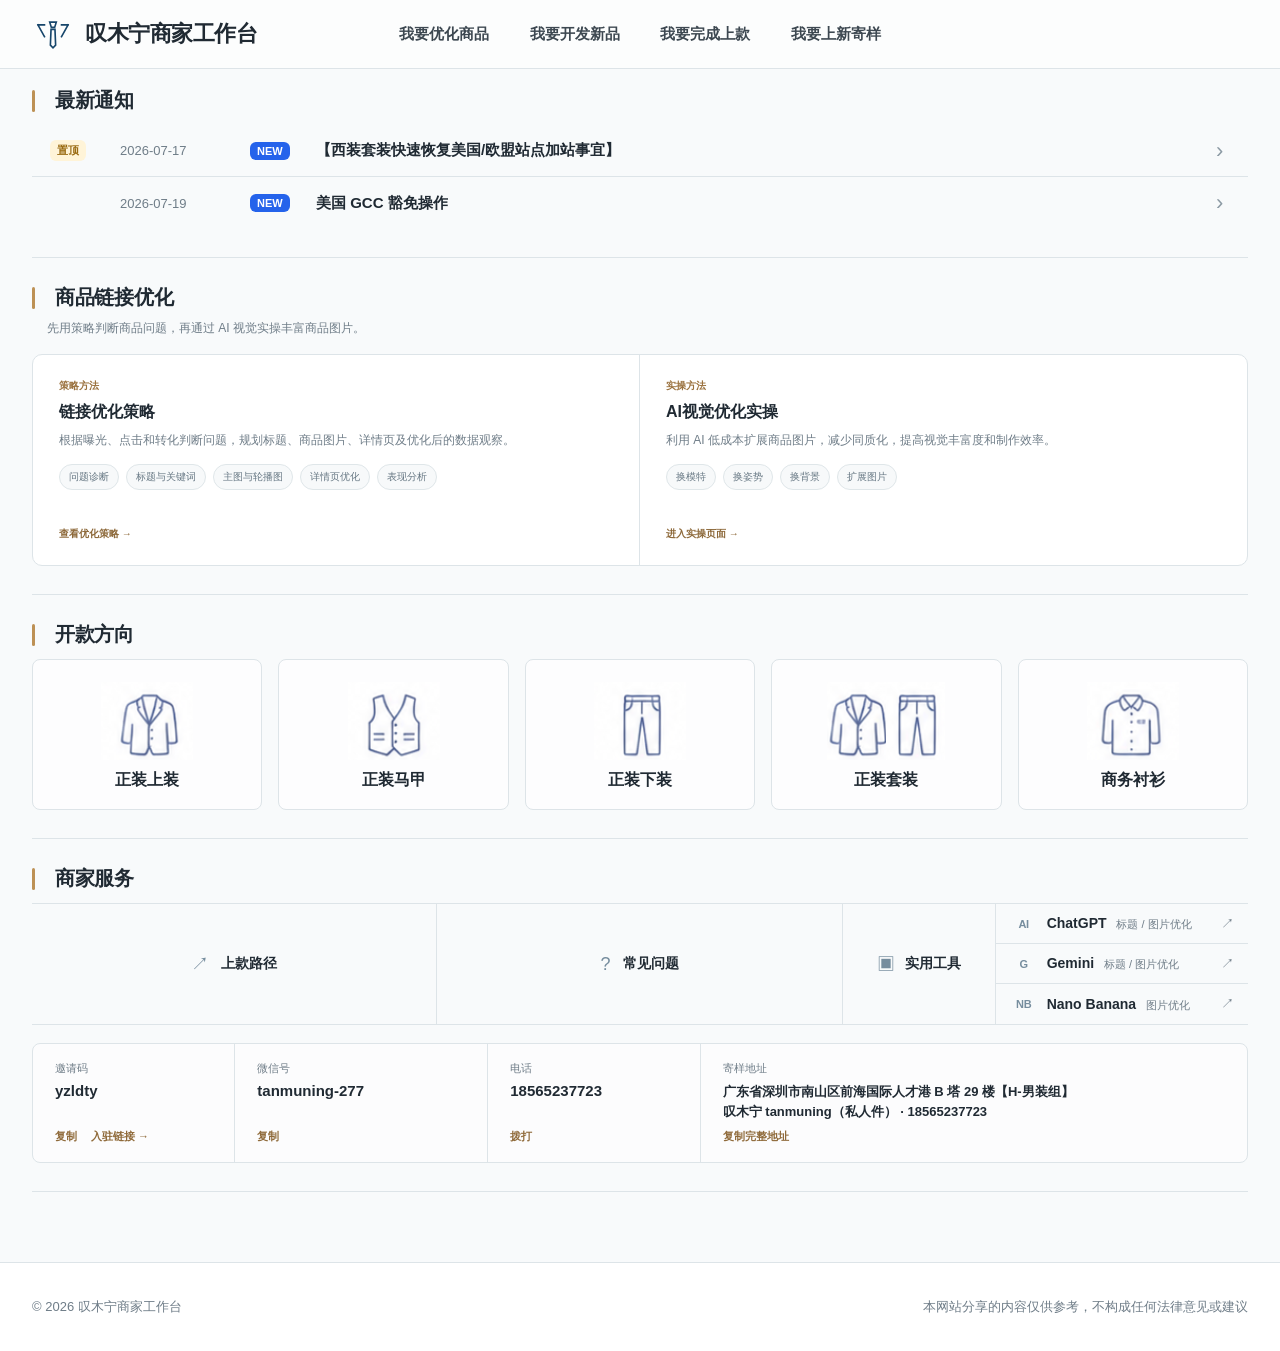
==== commit 56bdbf3a: "同步公开网站 62d5ddb" ====
--- a/index.html
+++ b/index.html
@@ -20,12 +20,12 @@
 
     <link
         rel="stylesheet"
-        href="css/style.css?v=a53dc678"
+        href="css/style.css?v=62d5ddbd"
     >
 
     <link
         rel="stylesheet"
-        href="css/responsive.css?v=a53dc678"
+        href="css/responsive.css?v=62d5ddbd"
     >
 </head>
 
@@ -48,15 +48,6 @@
                 <a href="#contact-sampling">我要上新寄样</a>
 
             </nav>
-
-            <button
-                id="themeToggle"
-                class="theme-toggle"
-                type="button"
-                aria-label="切换深色模式"
-            >
-                🌙
-            </button>
 
         </div>
 
@@ -102,11 +93,11 @@
         <section id="section-direction" class="home-section direction-section">
             <div class="home-section-title"><h2>开款方向</h2></div>
             <div class="direction-grid">
-                <a href="recommend.html?category=suit&v=a53dc678" class="direction-card"><span class="direction-icon icon-jacket" aria-hidden="true"></span><strong>正装上装</strong></a>
-                <a href="recommend.html?category=vestTailcoat&v=a53dc678" class="direction-card"><span class="direction-icon icon-vest" aria-hidden="true"></span><strong>正装马甲</strong></a>
-                <a href="recommend.html?category=trousers&v=a53dc678" class="direction-card"><span class="direction-icon icon-trousers" aria-hidden="true"></span><strong>正装下装</strong></a>
-                <a href="recommend.html?category=suitSet&v=a53dc678" class="direction-card"><span class="direction-icon icon-suit" aria-hidden="true"><i class="icon-jacket"></i><i class="icon-trousers"></i></span><strong>正装套装</strong></a>
-                <a href="recommend.html?category=shirt&v=a53dc678" class="direction-card"><span class="direction-icon icon-shirt" aria-hidden="true"></span><strong>商务衬衫</strong></a>
+                <a href="recommend.html?category=suit&v=62d5ddbd" class="direction-card"><span class="direction-icon icon-jacket" aria-hidden="true"></span><strong>正装上装</strong></a>
+                <a href="recommend.html?category=vestTailcoat&v=62d5ddbd" class="direction-card"><span class="direction-icon icon-vest" aria-hidden="true"></span><strong>正装马甲</strong></a>
+                <a href="recommend.html?category=trousers&v=62d5ddbd" class="direction-card"><span class="direction-icon icon-trousers" aria-hidden="true"></span><strong>正装下装</strong></a>
+                <a href="recommend.html?category=suitSet&v=62d5ddbd" class="direction-card"><span class="direction-icon icon-suit" aria-hidden="true"><i class="icon-jacket"></i><i class="icon-trousers"></i></span><strong>正装套装</strong></a>
+                <a href="recommend.html?category=shirt&v=62d5ddbd" class="direction-card"><span class="direction-icon icon-shirt" aria-hidden="true"></span><strong>商务衬衫</strong></a>
             </div>
         </section>
 
@@ -114,7 +105,7 @@
             <div class="home-section-title"><h2>商家服务</h2></div>
             <div class="service-tools">
                 <button type="button" class="service-item" id="pathToggle"><span>↗</span><strong>上款路径</strong></button>
-                <button type="button" class="service-item pending-service"><span>?</span><strong>常见问题</strong></button>
+                <button type="button" class="service-item" id="faqToggle"><span>?</span><strong>常见问题</strong></button>
                 <div class="service-item service-tool-group">
                     <div class="service-tool-title"><span>▣</span><strong>实用工具</strong></div>
                     <div class="service-tool-links">
@@ -125,6 +116,28 @@
                 </div>
             </div>
             <div id="featuredPath" class="service-detail-panel" hidden></div>
+            <div id="faqPanel" class="service-detail-panel faq-panel" hidden>
+                <details open>
+                    <summary><span>01</span><strong>商品链接为什么违规下架？</strong></summary>
+                    <div class="faq-answer"><p>进入<strong>商品上新生命周期</strong>查看，将鼠标移到违规提示上并打开详情，即可查看具体违规原因。</p></div>
+                </details>
+                <details>
+                    <summary><span>02</span><strong>首单为什么审核不通过？</strong></summary>
+                    <div class="faq-answer"><p>先检查图审是否通过。图审未通过时，按失败原因修改图片；图审已经通过时，等待系统继续审核，一般需要 <strong>24–36 小时</strong>。</p></div>
+                </details>
+                <details>
+                    <summary><span>03</span><strong>图审为什么一直不能通过？</strong></summary>
+                    <div class="faq-answer"><p>进入图审结果查看<strong>失败原因</strong>，不要只看“素材问题”的概括提示。如果失败原因显示“前后图片款式不一致”，请带上 <strong>SPU ID</strong> 联系买手处理。</p></div>
+                </details>
+                <details>
+                    <summary><span>04</span><strong>商品流量和店铺流量在哪里查看？</strong></summary>
+                    <div class="faq-answer"><p>进入卖家中心，通过<strong>销售管理</strong>或<strong>经营分析</strong>查看商品及店铺的流量表现。</p><div class="faq-path">卖家中心 → 销售管理 / 经营分析</div></div>
+                </details>
+                <details>
+                    <summary><span>05</span><strong>如何查看平台缺款方向、报名爆款开发？</strong></summary>
+                    <div class="faq-answer"><p>进入卖家中心的“爆款扶持计划”，查看平台当前缺款方向并按要求报名开发。</p><div class="faq-path">卖家中心 → 商品管理 → 爆款扶持计划</div></div>
+                </details>
+            </div>
             <div id="contact-sampling" class="contact-strip" aria-label="联系与寄样信息">
                 <div class="contact-item">
                     <small>邀请码</small>
@@ -172,9 +185,9 @@
         class="toast"
     ></div>
 
-    <script src="data/navigation.js?v=a53dc678"></script>
-    <script src="js/render.js?v=a53dc678"></script>
-    <script src="js/app.js?v=a53dc678"></script>
+    <script src="data/navigation.js?v=62d5ddbd"></script>
+    <script src="js/render.js?v=62d5ddbd"></script>
+    <script src="js/app.js?v=62d5ddbd"></script>
 
 </body>
 
--- a/css/style.css
+++ b/css/style.css
@@ -95,18 +95,6 @@
 
 .top-navigation a:hover {
     color: var(--primary);
-}
-
-.theme-toggle {
-    justify-self: end;
-
-    width: 44px;
-    height: 44px;
-
-    border: 0;
-    border-radius: 50%;
-
-    background: #eef4ff;
 }
 
 .page-container {
@@ -196,7 +184,7 @@
 
 .notice-topbar {
     display: grid;
-    grid-template-columns: 1fr auto auto;
+    grid-template-columns: 1fr auto;
     align-items: center;
     justify-content: space-between;
     gap: 20px;
@@ -224,29 +212,6 @@
 
 .notice-back:hover {
     color: var(--primary);
-}
-
-.notice-theme-toggle {
-    width: 38px;
-    height: 38px;
-    display: inline-flex;
-    align-items: center;
-    justify-content: center;
-    flex-shrink: 0;
-    border: 1px solid var(--border);
-    border-radius: 50%;
-    background: #eef4ff;
-    font-size: 15px;
-    transition: border-color 0.2s ease, background 0.2s ease, transform 0.2s ease;
-}
-
-.notice-theme-toggle:hover {
-    border-color: #bfd0e7;
-    transform: translateY(-1px);
-}
-
-body.dark .notice-theme-toggle {
-    background: #26364a;
 }
 
 .notice-header {
@@ -355,19 +320,6 @@
     text-decoration: underline;
 }
 
-body.dark .notice-label {
-    background: #26364a;
-    color: #a9c4e3;
-}
-
-body.dark .notice-lead {
-    background: #202b3f;
-}
-
-body.dark .notice-article p {
-    color: #bdc7d6;
-}
-
 .gcc-notice-article {
     width: min(980px, 100%);
 }
@@ -500,36 +452,6 @@
     text-decoration: underline;
 }
 
-body.dark .gcc-principle {
-    border-color: #354a65;
-    border-left-color: var(--primary);
-    background: linear-gradient(100deg, #203047 0%, #1d283a 100%);
-    color: #eef4ff;
-}
-
-body.dark .gcc-principle span {
-    background: #3f73cf;
-    color: #ffffff;
-}
-
-body.dark .gcc-choice-label {
-    background: #26364a;
-    color: #a9c4e3;
-    border-color: #354a65;
-}
-
-body.dark .gcc-branch {
-    background: #1c2638;
-}
-
-body.dark .gcc-rule {
-    background: #222e42;
-}
-
-body.dark .gcc-rule-type {
-    color: #a9c4e3;
-}
-
 @media (max-width: 600px) {
     .notice-page {
         padding: 12px 10px 36px;
@@ -542,7 +464,7 @@
 
     .notice-topbar {
         margin-bottom: 27px;
-        grid-template-columns: minmax(0, 1fr) auto auto;
+        grid-template-columns: minmax(0, 1fr) auto;
         gap: 10px;
     }
 
@@ -685,10 +607,6 @@
 
 .featured-path-list[hidden] {
     display: none;
-}
-
-body.dark .featured-path-toggle:hover {
-    background: #26364a;
 }
 
 .featured-path-list {
@@ -910,22 +828,6 @@
     transform: translateX(-50%) translateY(0);
 }
 
-body.dark {
-    --background: #101726;
-    --surface: #192235;
-    --text: #f4f7fc;
-    --muted: #aab4c5;
-    --border: #2e3a50;
-}
-
-body.dark .site-header {
-    background: rgba(16, 23, 38, 0.95);
-}
-
-body.dark .top-navigation a {
-    color: #d7deea;
-}
-
 /* 首页工作台 */
 .site-header {
     background: rgba(252, 253, 253, 0.96);
@@ -963,11 +865,6 @@
 .top-navigation a {
     color: #3d4851;
     font-weight: 600;
-}
-
-.theme-toggle {
-    border: 1px solid var(--border);
-    background: transparent;
 }
 
 .page-container {
@@ -1476,6 +1373,78 @@
     box-shadow: none;
 }
 
+.faq-panel {
+    overflow: hidden;
+    border: 1px solid var(--border);
+    border-radius: 8px;
+    background: #fff;
+}
+
+.faq-panel details {
+    border-bottom: 1px solid var(--border);
+}
+
+.faq-panel details:last-child {
+    border-bottom: 0;
+}
+
+.faq-panel summary {
+    min-height: 58px;
+    padding: 15px 20px;
+    display: flex;
+    align-items: center;
+    gap: 15px;
+    cursor: pointer;
+    list-style: none;
+}
+
+.faq-panel summary::-webkit-details-marker {
+    display: none;
+}
+
+.faq-panel summary::after {
+    content: "+";
+    margin-left: auto;
+    color: #9a713d;
+    font-size: 18px;
+}
+
+.faq-panel details[open] summary::after {
+    content: "−";
+}
+
+.faq-panel summary span {
+    color: #9a713d;
+    font-family: Georgia, serif;
+    font-size: 12px;
+}
+
+.faq-panel summary strong {
+    font-size: 14px;
+}
+
+.faq-answer {
+    padding: 0 20px 18px 49px;
+    color: #596a75;
+    font-size: 13px;
+    line-height: 1.75;
+}
+
+.faq-answer strong {
+    color: var(--text);
+}
+
+.faq-path {
+    width: fit-content;
+    margin-top: 10px;
+    padding: 7px 10px;
+    border-radius: 5px;
+    background: #f4f6f7;
+    color: #8f6a3a;
+    font-size: 11px;
+    font-weight: 700;
+}
+
 .featured-path-create-link {
     min-height: 58px;
     margin-bottom: 10px;
--- a/css/responsive.css
+++ b/css/responsive.css
@@ -48,11 +48,6 @@
     .site-logo-mark {
         width: 34px;
         height: 34px;
-    }
-
-    .theme-toggle {
-        width: 39px;
-        height: 39px;
     }
 
     .page-container {
@@ -102,6 +97,23 @@
         align-items: flex-start;
         flex-direction: column;
         gap: 2px;
+    }
+
+    .faq-panel summary {
+        padding: 14px 15px;
+        gap: 10px;
+    }
+
+    .faq-panel summary strong {
+        min-width: 0;
+        font-size: 13px;
+        word-break: keep-all;
+        overflow-wrap: break-word;
+    }
+
+    .faq-answer {
+        padding: 0 15px 16px 37px;
+        font-size: 12px;
     }
 
     .direction-card {
